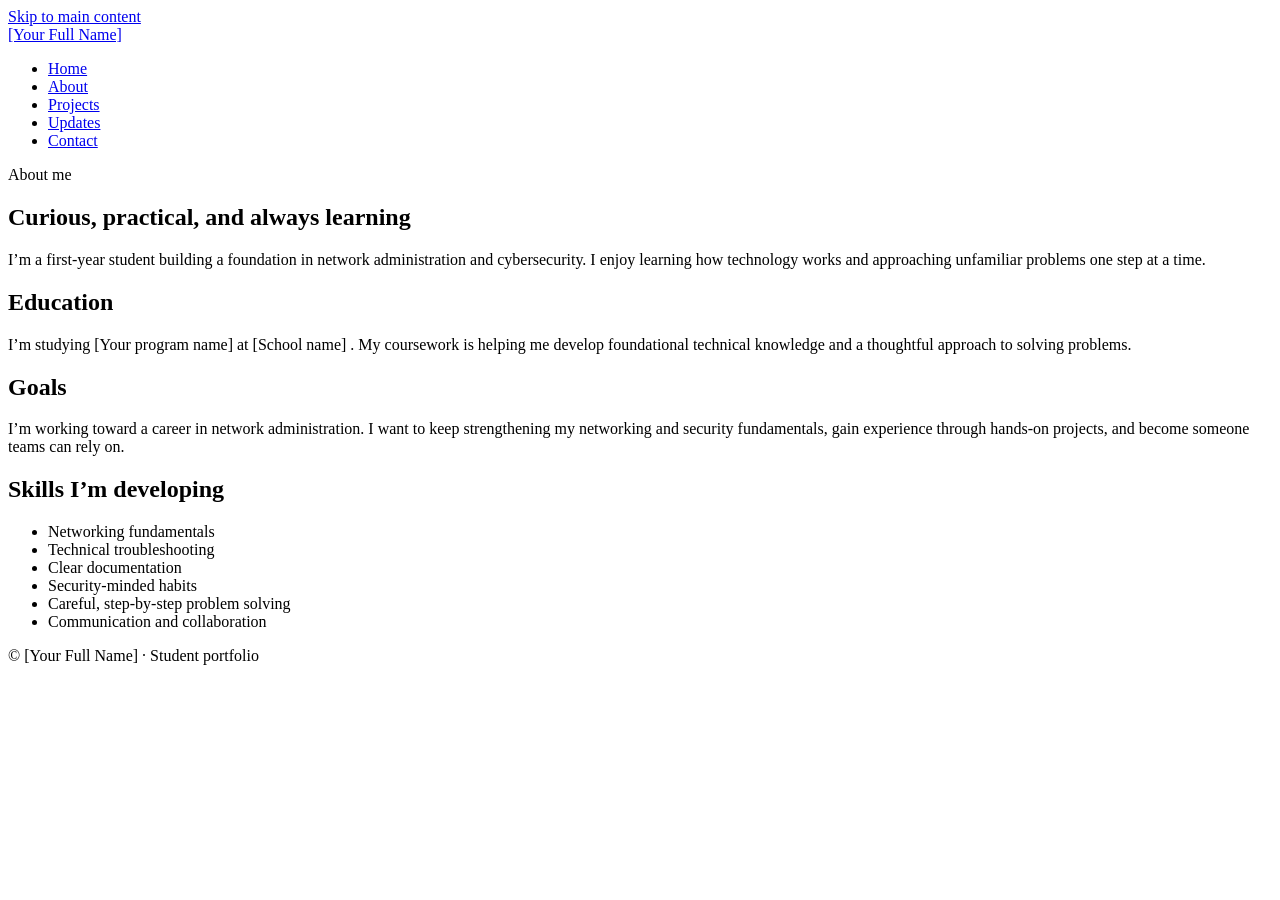
==== about.html @ d8f9c2c6 "Added portfolio / website files" ====
<!doctype html>
<html lang="en">
  <head>
    <meta charset="utf-8">
    <meta name="viewport" content="width=device-width, initial-scale=1">
    <meta name="description" content="About a network administration and cybersecurity student.">
    <title>About | [Your Full Name]</title>
    <!-- TODO: Replace the name in the page title. -->
    <link rel="stylesheet" href="css/styles.css">
  </head>
  <body>
    <a class="skip-link" href="#main">Skip to main content</a>

    <header class="site-header">
      <a class="site-name" href="index.html">[Your Full Name] <!-- TODO: Replace with your name. --></a>
      <nav aria-label="Main navigation">
        <ul class="nav-list">
          <li><a href="index.html">Home</a></li>
          <li><a href="about.html" aria-current="page">About</a></li>
          <li><a href="projects.html">Projects</a></li>
          <li><a href="updates.html">Updates</a></li>
          <li><a href="contact.html">Contact</a></li>
        </ul>
      </nav>
    </header>

    <main id="main" class="page-content">
      <section class="page-intro" aria-labelledby="page-title">
        <p class="eyebrow">About me</p>
        <h1 id="page-title">Curious, practical, and always learning</h1>
        <p class="lead">
          I’m a first-year student building a foundation in network administration
          and cybersecurity. I enjoy learning how technology works and approaching
          unfamiliar problems one step at a time.
        </p>
      </section>

      <div class="content-grid">
        <section class="content-section" aria-labelledby="education-title">
          <h2 id="education-title">Education</h2>
          <p>
            I’m studying [Your program name] <!-- TODO: Replace with your program. -->
            at [School name] <!-- TODO: Replace with your school. -->.
            My coursework is helping me develop foundational technical knowledge
            and a thoughtful approach to solving problems.
          </p>
        </section>

        <section class="content-section" aria-labelledby="goals-title">
          <h2 id="goals-title">Goals</h2>
          <p>
            I’m working toward a career in network administration. I want to keep
            strengthening my networking and security fundamentals, gain experience
            through hands-on projects, and become someone teams can rely on.
          </p>
        </section>
      </div>

      <section class="content-section" aria-labelledby="skills-title">
        <h2 id="skills-title">Skills I’m developing</h2>
        <ul class="skills-list">
          <li>Networking fundamentals</li>
          <li>Technical troubleshooting</li>
          <li>Clear documentation</li>
          <li>Security-minded habits</li>
          <li>Careful, step-by-step problem solving</li>
          <li>Communication and collaboration</li>
        </ul>
      </section>
    </main>

    <footer class="site-footer">
      <p>© [Your Full Name] <!-- TODO: Replace with your name. --> · Student portfolio</p>
    </footer>
  </body>
</html>
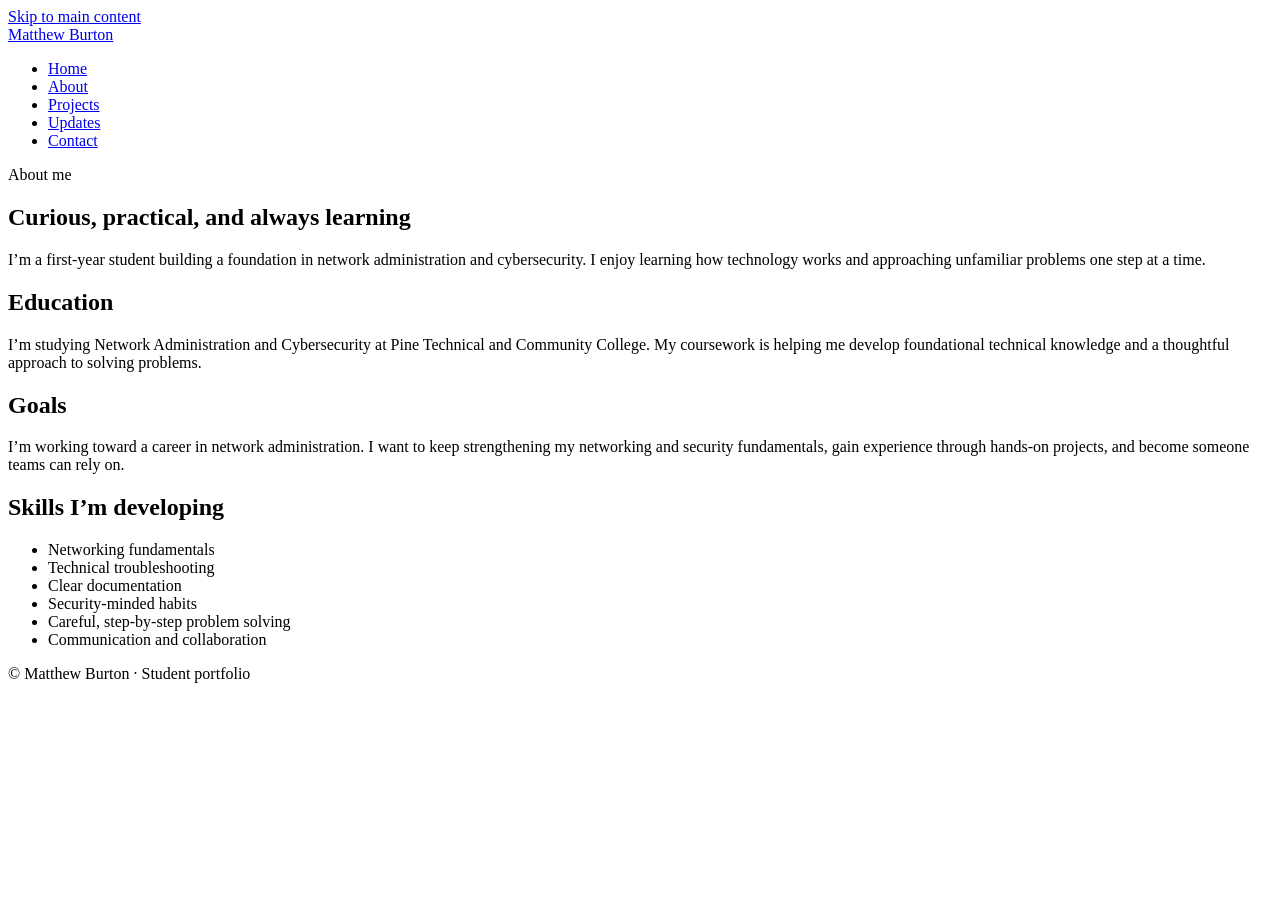
==== commit a6fa3967: "Update personal information and add resume and project screenshot" ====
--- a/about.html
+++ b/about.html
@@ -4,15 +4,14 @@
     <meta charset="utf-8">
     <meta name="viewport" content="width=device-width, initial-scale=1">
     <meta name="description" content="About a network administration and cybersecurity student.">
-    <title>About | [Your Full Name]</title>
-    <!-- TODO: Replace the name in the page title. -->
+    <title>About | Matthew Burton</title>
     <link rel="stylesheet" href="css/styles.css">
   </head>
   <body>
     <a class="skip-link" href="#main">Skip to main content</a>
 
     <header class="site-header">
-      <a class="site-name" href="index.html">[Your Full Name] <!-- TODO: Replace with your name. --></a>
+      <a class="site-name" href="index.html">Matthew Burton </a>
       <nav aria-label="Main navigation">
         <ul class="nav-list">
           <li><a href="index.html">Home</a></li>
@@ -39,8 +38,8 @@
         <section class="content-section" aria-labelledby="education-title">
           <h2 id="education-title">Education</h2>
           <p>
-            I’m studying [Your program name] <!-- TODO: Replace with your program. -->
-            at [School name] <!-- TODO: Replace with your school. -->.
+            I’m studying Network Administration and Cybersecurity
+            at Pine Technical and Community College.
             My coursework is helping me develop foundational technical knowledge
             and a thoughtful approach to solving problems.
           </p>
@@ -70,7 +69,7 @@
     </main>
 
     <footer class="site-footer">
-      <p>© [Your Full Name] <!-- TODO: Replace with your name. --> · Student portfolio</p>
+      <p>© Matthew Burton · Student portfolio</p>
     </footer>
   </body>
 </html>
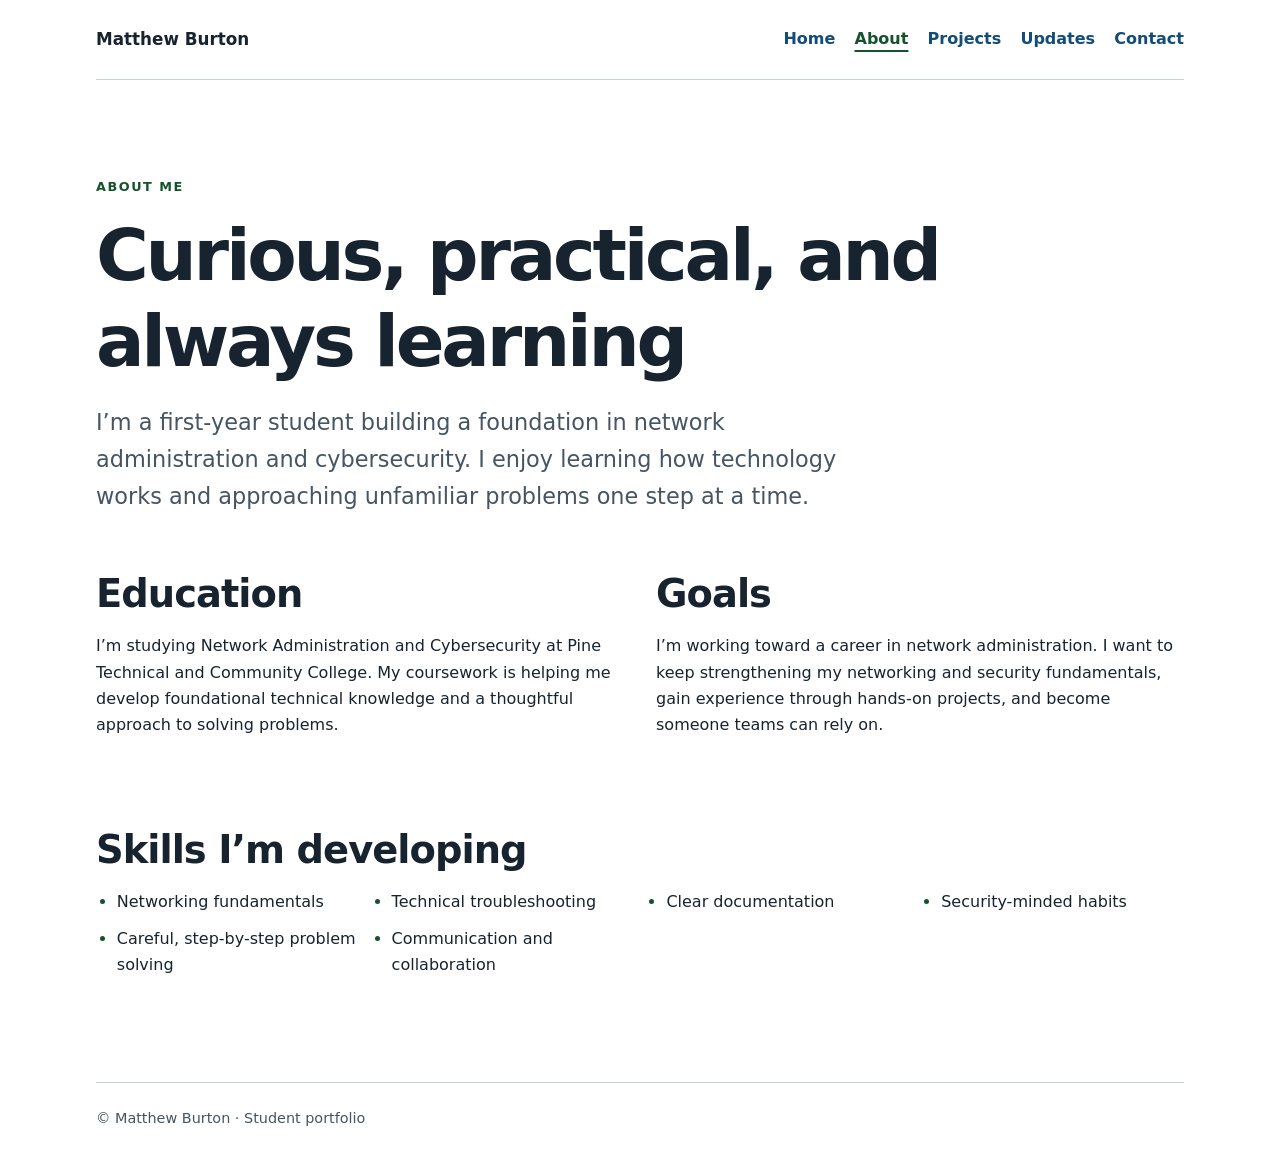
==== commit ce7aab3e: "Link pages to root stylesheet" ====
--- a/about.html
+++ b/about.html
@@ -5,7 +5,7 @@
     <meta name="viewport" content="width=device-width, initial-scale=1">
     <meta name="description" content="About a network administration and cybersecurity student.">
     <title>About | Matthew Burton</title>
-    <link rel="stylesheet" href="css/styles.css">
+    <link rel="stylesheet" href="styles.css">
   </head>
   <body>
     <a class="skip-link" href="#main">Skip to main content</a>
--- a/styles.css
+++ b/styles.css
@@ -0,0 +1,388 @@
+:root {
+  color-scheme: light;
+  --color-ink: #17232f;
+  --color-muted: #465563;
+  --color-paper: #ffffff;
+  --color-surface: #f1f5f4;
+  --color-border: #c8d3d0;
+  --color-primary: #14532d;
+  --color-primary-hover: #0d3f21;
+  --color-link: #124c79;
+  --color-focus: #9a4c00;
+  --font-body: system-ui, -apple-system, BlinkMacSystemFont, "Segoe UI", sans-serif;
+  --font-heading: var(--font-body);
+  --content-width: 68rem;
+}
+
+* {
+  box-sizing: border-box;
+}
+
+html {
+  scroll-behavior: smooth;
+}
+
+body {
+  min-width: 20rem;
+  margin: 0;
+  background: var(--color-paper);
+  color: var(--color-ink);
+  font-family: var(--font-body);
+  font-size: 1rem;
+  line-height: 1.65;
+}
+
+a {
+  color: var(--color-link);
+  text-underline-offset: 0.18em;
+}
+
+a:hover {
+  color: var(--color-primary-hover);
+}
+
+a:focus-visible {
+  border-radius: 0.15rem;
+  outline: 3px solid var(--color-focus);
+  outline-offset: 4px;
+}
+
+h1,
+h2,
+h3 {
+  color: var(--color-ink);
+  font-family: var(--font-heading);
+  line-height: 1.2;
+}
+
+h1 {
+  max-width: 18ch;
+  margin: 0 0 1.25rem;
+  font-size: clamp(2.4rem, 8vw, 4.5rem);
+  letter-spacing: -0.045em;
+}
+
+h2 {
+  margin: 0 0 1rem;
+  font-size: clamp(1.7rem, 4vw, 2.4rem);
+  letter-spacing: -0.025em;
+}
+
+p {
+  margin: 0 0 1rem;
+}
+
+.skip-link {
+  position: absolute;
+  z-index: 1;
+  top: 0.75rem;
+  left: 0.75rem;
+  padding: 0.65rem 0.9rem;
+  transform: translateY(-180%);
+  border-radius: 0.25rem;
+  background: var(--color-ink);
+  color: var(--color-paper);
+}
+
+.skip-link:focus {
+  transform: translateY(0);
+}
+
+.site-header {
+  display: flex;
+  width: min(100% - 2rem, var(--content-width));
+  min-height: 5rem;
+  margin: 0 auto;
+  align-items: center;
+  justify-content: space-between;
+  gap: 1rem 2rem;
+  border-bottom: 1px solid var(--color-border);
+}
+
+.site-name {
+  flex: 0 0 auto;
+  color: var(--color-ink);
+  font-size: 1.05rem;
+  font-weight: 750;
+  text-decoration: none;
+}
+
+.nav-list {
+  display: flex;
+  margin: 0;
+  padding: 0;
+  flex-wrap: wrap;
+  justify-content: flex-end;
+  gap: 0.25rem 1.2rem;
+  list-style: none;
+}
+
+.nav-list a {
+  display: inline-block;
+  padding: 0.35rem 0;
+  font-weight: 600;
+  text-decoration: none;
+}
+
+.nav-list a[aria-current="page"] {
+  color: var(--color-primary);
+  text-decoration: underline;
+  text-decoration-thickness: 0.15em;
+  text-underline-offset: 0.35em;
+}
+
+main {
+  width: min(100% - 2rem, var(--content-width));
+  margin: 0 auto;
+}
+
+.page-content {
+  padding-bottom: 4rem;
+}
+
+.page-intro {
+  padding: clamp(3.5rem, 10vw, 6rem) 0 2.5rem;
+}
+
+.lead {
+  max-width: 48rem;
+  color: var(--color-muted);
+  font-size: clamp(1.15rem, 3vw, 1.4rem);
+}
+
+.content-grid {
+  display: grid;
+  margin-bottom: 2rem;
+  grid-template-columns: repeat(2, minmax(0, 1fr));
+  gap: 2rem;
+}
+
+.content-section {
+  margin-bottom: 2.5rem;
+}
+
+.skills-list {
+  display: grid;
+  margin: 0;
+  padding-left: 1.3rem;
+  grid-template-columns: repeat(auto-fit, minmax(min(100%, 15rem), 1fr));
+  gap: 0.65rem 2rem;
+}
+
+.skills-list li::marker {
+  color: var(--color-primary);
+}
+
+.card-grid {
+  display: grid;
+  grid-template-columns: repeat(auto-fit, minmax(min(100%, 20rem), 1fr));
+  align-items: start;
+  gap: 1.5rem;
+}
+
+.project-card {
+  overflow: hidden;
+  border: 1px solid var(--color-border);
+  border-radius: 0.6rem;
+  background: var(--color-paper);
+}
+
+.project-image {
+  display: block;
+  width: 100%;
+  aspect-ratio: 16 / 9;
+  background: var(--color-surface);
+  object-fit: cover;
+}
+
+.project-card-content {
+  padding: 1.25rem;
+}
+
+.project-card h2 {
+  font-size: 1.5rem;
+}
+
+.project-card section {
+  margin-top: 1.35rem;
+}
+
+.project-card h3 {
+  margin: 0 0 0.35rem;
+  font-size: 1rem;
+}
+
+.project-card section p {
+  margin-bottom: 0;
+}
+
+.update-list {
+  display: grid;
+  max-width: 52rem;
+  gap: 1rem;
+}
+
+.update-entry {
+  padding: clamp(1.25rem, 4vw, 2rem);
+  border: 1px solid var(--color-border);
+  border-left: 0.3rem solid var(--color-primary);
+  border-radius: 0.4rem;
+  background: var(--color-surface);
+}
+
+.update-date {
+  margin-bottom: 0.5rem;
+  color: var(--color-muted);
+  font-size: 0.9rem;
+  font-weight: 650;
+}
+
+.update-entry h2 {
+  font-size: clamp(1.4rem, 4vw, 1.8rem);
+}
+
+.tag-list {
+  display: flex;
+  margin: 0 0 1rem;
+  padding: 0;
+  flex-wrap: wrap;
+  gap: 0.45rem;
+  list-style: none;
+}
+
+.tag {
+  display: inline-block;
+  padding: 0.15rem 0.55rem;
+  border: 1px solid var(--color-border);
+  border-radius: 999px;
+  background: var(--color-paper);
+  color: var(--color-ink);
+  font-size: 0.85rem;
+  font-weight: 600;
+}
+
+.contact-panel {
+  max-width: 48rem;
+  padding: clamp(1.5rem, 5vw, 2.5rem);
+  border-radius: 0.6rem;
+  background: var(--color-surface);
+}
+
+.contact-list {
+  display: grid;
+  margin: 0;
+  padding: 0;
+  grid-template-columns: repeat(auto-fit, minmax(min(100%, 12rem), 1fr));
+  gap: 1.5rem;
+  list-style: none;
+}
+
+.contact-list h3 {
+  margin: 0 0 0.25rem;
+  font-size: 1rem;
+}
+
+.hero {
+  padding: clamp(4rem, 12vw, 8rem) 0;
+}
+
+.hero-intro {
+  max-width: 42rem;
+  color: var(--color-muted);
+  font-size: clamp(1.2rem, 3vw, 1.55rem);
+}
+
+.hero > p:not(.eyebrow) {
+  max-width: 40rem;
+}
+
+.eyebrow {
+  margin-bottom: 0.9rem;
+  color: var(--color-primary);
+  font-size: 0.8rem;
+  font-weight: 750;
+  letter-spacing: 0.12em;
+  text-transform: uppercase;
+}
+
+.hero-actions {
+  display: flex;
+  margin-top: 2rem;
+  align-items: center;
+  flex-wrap: wrap;
+  gap: 1rem 1.5rem;
+}
+
+.button {
+  display: inline-block;
+  padding: 0.75rem 1.1rem;
+  border: 2px solid var(--color-primary);
+  border-radius: 0.35rem;
+  background: var(--color-primary);
+  color: var(--color-paper);
+  font-weight: 700;
+  text-decoration: none;
+}
+
+.button:hover {
+  border-color: var(--color-primary-hover);
+  background: var(--color-primary-hover);
+  color: var(--color-paper);
+}
+
+.text-link {
+  font-weight: 700;
+}
+
+.home-section {
+  margin-bottom: 4rem;
+  padding: clamp(1.5rem, 5vw, 3rem);
+  border-radius: 0.6rem;
+  background: var(--color-surface);
+}
+
+.home-section > p:not(.eyebrow) {
+  max-width: 48rem;
+}
+
+.site-footer {
+  width: min(100% - 2rem, var(--content-width));
+  margin: 0 auto;
+  padding: 1.5rem 0;
+  border-top: 1px solid var(--color-border);
+  color: var(--color-muted);
+  font-size: 0.9rem;
+}
+
+.site-footer p {
+  margin: 0;
+}
+
+@media (max-width: 42rem) {
+  .site-header {
+    padding: 1rem 0;
+    align-items: flex-start;
+    flex-direction: column;
+    gap: 0.5rem;
+  }
+
+  .nav-list {
+    justify-content: flex-start;
+    gap: 0.2rem 1rem;
+  }
+
+  .hero {
+    padding: 3.5rem 0;
+  }
+
+  .content-grid {
+    grid-template-columns: 1fr;
+    gap: 0;
+  }
+}
+
+@media (prefers-reduced-motion: reduce) {
+  html {
+    scroll-behavior: auto;
+  }
+}
